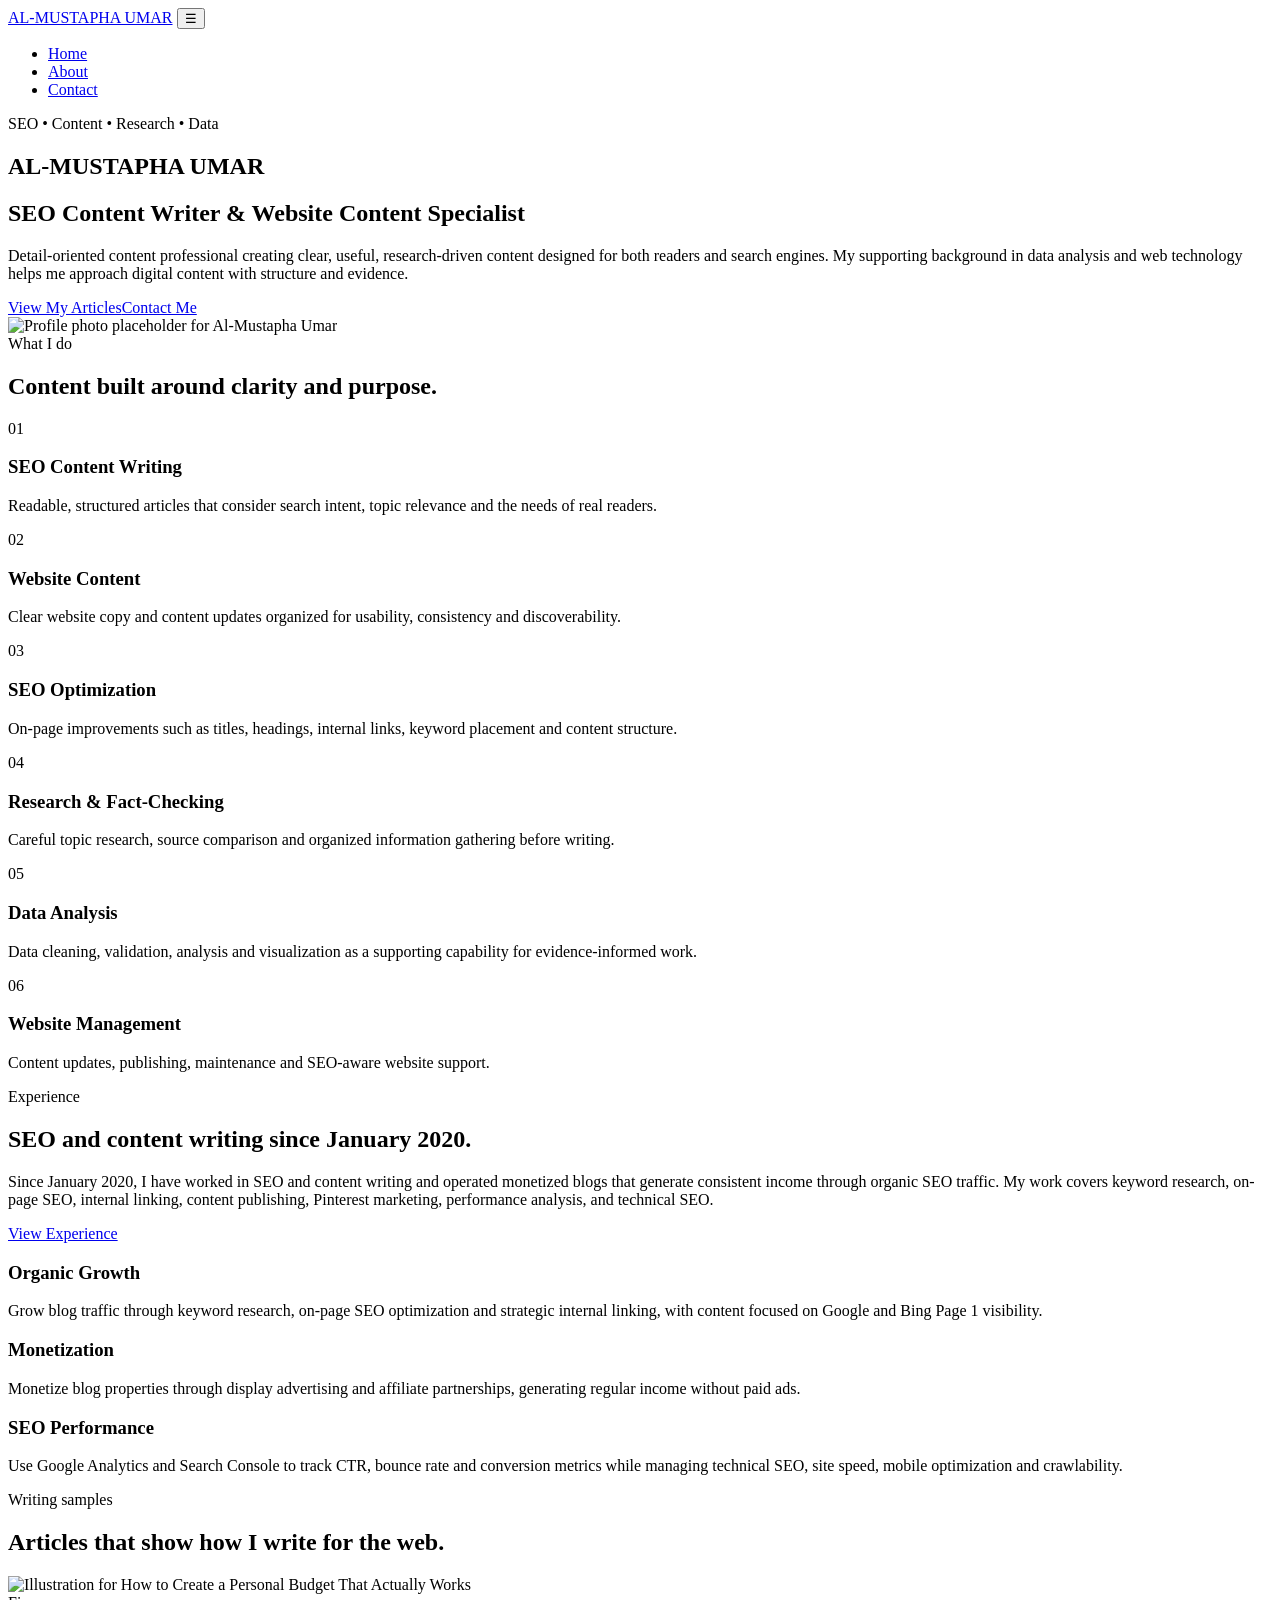
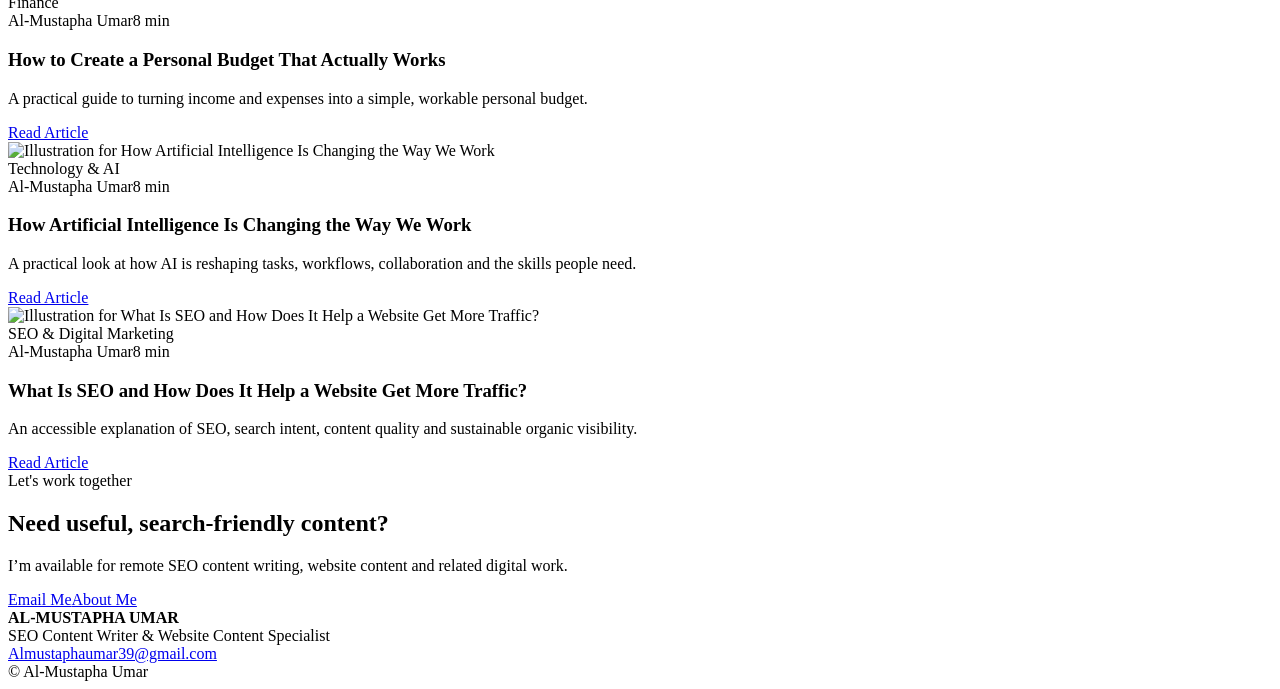
==== index.html @ d9625d3d "Add files via upload" ====
<!doctype html><html lang="en"><head>
<meta charset="utf-8"><meta name="viewport" content="width=device-width, initial-scale=1">
<title>Al-Mustapha Umar | SEO Content Writer & Website Content Specialist</title><meta name="description" content="Portfolio of Al-Mustapha Umar, an SEO content writer and website content specialist focused on research-driven digital content."><meta name="author" content="Al-Mustapha Umar">
<meta property="og:title" content="Al-Mustapha Umar | SEO Content Writer & Website Content Specialist"><meta property="og:description" content="Portfolio of Al-Mustapha Umar, an SEO content writer and website content specialist focused on research-driven digital content."><meta property="og:type" content="website">
<meta property="og:url" content="https://YOUR-GITHUB-USERNAME.github.io/">
<link rel="canonical" href="https://YOUR-GITHUB-USERNAME.github.io/">
<link rel="icon" href="assets/favicon.svg" type="image/svg+xml"><link rel="stylesheet" href="css/style.css"></head>
<body><header class="site-header">
  <nav class="nav container" aria-label="Main navigation">
    <a class="brand" href="index.html">AL-MUSTAPHA UMAR</a>
    <button class="nav-toggle" type="button" aria-label="Open navigation" aria-expanded="false" aria-controls="primary-menu">☰</button>
    <ul class="nav-links" id="primary-menu">
      <li><a href="index.html">Home</a></li>
      <li><a href="about.html">About</a></li>
      <li><a href="contact.html">Contact</a></li>
    </ul>
  </nav>
</header><main>
<section class="hero"><div class="container hero-grid"><div><div class="eyebrow">SEO • Content • Research • Data</div>
<h1>AL-MUSTAPHA UMAR</h1><h2>SEO Content Writer &amp; Website Content Specialist</h2>
<p class="lede">Detail-oriented content professional creating clear, useful, research-driven content designed for both readers and search engines. My supporting background in data analysis and web technology helps me approach digital content with structure and evidence.</p>
<div class="actions"><a class="btn btn-primary" href="#writing-samples">View My Articles</a><a class="btn btn-secondary" href="contact.html">Contact Me</a></div></div>
<div class="hero-photo"><img src="assets/images/profile-placeholder.svg" alt="Profile photo placeholder for Al-Mustapha Umar"></div></div></section>
<section class="section section-alt"><div class="container"><div class="section-head"><div><div class="kicker">What I do</div><h2>Content built around clarity and purpose.</h2></div></div>
<div class="cards">
<article class="card icon-card"><div class="icon">01</div><h3>SEO Content Writing</h3><p>Readable, structured articles that consider search intent, topic relevance and the needs of real readers.</p></article>
<article class="card icon-card"><div class="icon">02</div><h3>Website Content</h3><p>Clear website copy and content updates organized for usability, consistency and discoverability.</p></article>
<article class="card icon-card"><div class="icon">03</div><h3>SEO Optimization</h3><p>On-page improvements such as titles, headings, internal links, keyword placement and content structure.</p></article>
<article class="card icon-card"><div class="icon">04</div><h3>Research &amp; Fact-Checking</h3><p>Careful topic research, source comparison and organized information gathering before writing.</p></article>
<article class="card icon-card"><div class="icon">05</div><h3>Data Analysis</h3><p>Data cleaning, validation, analysis and visualization as a supporting capability for evidence-informed work.</p></article>
<article class="card icon-card"><div class="icon">06</div><h3>Website Management</h3><p>Content updates, publishing, maintenance and SEO-aware website support.</p></article>
</div></div></section>
<section class="section"><div class="container"><div class="section-head"><div><div class="kicker">Experience</div><h2>SEO and content writing since January 2020.</h2><p class="section-intro">Since January 2020, I have worked in SEO and content writing and operated monetized blogs that generate consistent income through organic SEO traffic. My work covers keyword research, on-page SEO, internal linking, content publishing, Pinterest marketing, performance analysis, and technical SEO.</p></div><a class="btn btn-secondary" href="about.html">View Experience</a></div><div class="cards"><article class="card"><h3>Organic Growth</h3><p>Grow blog traffic through keyword research, on-page SEO optimization and strategic internal linking, with content focused on Google and Bing Page 1 visibility.</p></article><article class="card"><h3>Monetization</h3><p>Monetize blog properties through display advertising and affiliate partnerships, generating regular income without paid ads.</p></article><article class="card"><h3>SEO Performance</h3><p>Use Google Analytics and Search Console to track CTR, bounce rate and conversion metrics while managing technical SEO, site speed, mobile optimization and crawlability.</p></article></div></div></section>
<section class="section" id="writing-samples"><div class="container"><div class="section-head"><div><div class="kicker">Writing samples</div><h2>Articles that show how I write for the web.</h2></div></div>
<div class="article-grid">
<article class="card article-card" data-category="finance">
<img src="assets/images/personal-budget-planning-desk.svg" alt="Illustration for How to Create a Personal Budget That Actually Works" loading="lazy"><div class="article-body">
<span class="tag">Finance</span><div class="article-meta"><span>Al-Mustapha Umar</span><span>8 min</span></div>
<h3>How to Create a Personal Budget That Actually Works</h3><p>A practical guide to turning income and expenses into a simple, workable personal budget.</p><a class="btn btn-secondary" href="articles/finance/personal-budget.html">Read Article</a></div></article>
<article class="card article-card" data-category="technology-ai">
<img src="assets/images/ai-work.svg" alt="Illustration for How Artificial Intelligence Is Changing the Way We Work" loading="lazy"><div class="article-body">
<span class="tag">Technology & AI</span><div class="article-meta"><span>Al-Mustapha Umar</span><span>8 min</span></div>
<h3>How Artificial Intelligence Is Changing the Way We Work</h3><p>A practical look at how AI is reshaping tasks, workflows, collaboration and the skills people need.</p><a class="btn btn-secondary" href="articles/technology-ai/ai-future-of-work.html">Read Article</a></div></article>
<article class="card article-card" data-category="seo">
<img src="assets/images/seo-fundamentals.svg" alt="Illustration for What Is SEO and How Does It Help a Website Get More Traffic?" loading="lazy"><div class="article-body">
<span class="tag">SEO & Digital Marketing</span><div class="article-meta"><span>Al-Mustapha Umar</span><span>8 min</span></div>
<h3>What Is SEO and How Does It Help a Website Get More Traffic?</h3><p>An accessible explanation of SEO, search intent, content quality and sustainable organic visibility.</p><a class="btn btn-secondary" href="articles/seo/what-is-seo.html">Read Article</a></div></article>
</div></div></section>
<section class="section section-alt"><div class="container"><div class="contact-box"><div><div class="kicker">Let's work together</div><h2>Need useful, search-friendly content?</h2><p>I’m available for remote SEO content writing, website content and related digital work.</p></div><div class="actions"><a class="btn btn-primary" href="mailto:Almustaphaumar39@gmail.com">Email Me</a><a class="btn btn-secondary" href="about.html">About Me</a></div></div></div></section>
</main><footer class="footer"><div class="container footer-row">
  <div><strong>AL-MUSTAPHA UMAR</strong><br>SEO Content Writer &amp; Website Content Specialist</div>
  <div><a href="mailto:Almustaphaumar39@gmail.com">Almustaphaumar39@gmail.com</a><br>© <span data-year></span> Al-Mustapha Umar</div>
</div></footer></body></html>
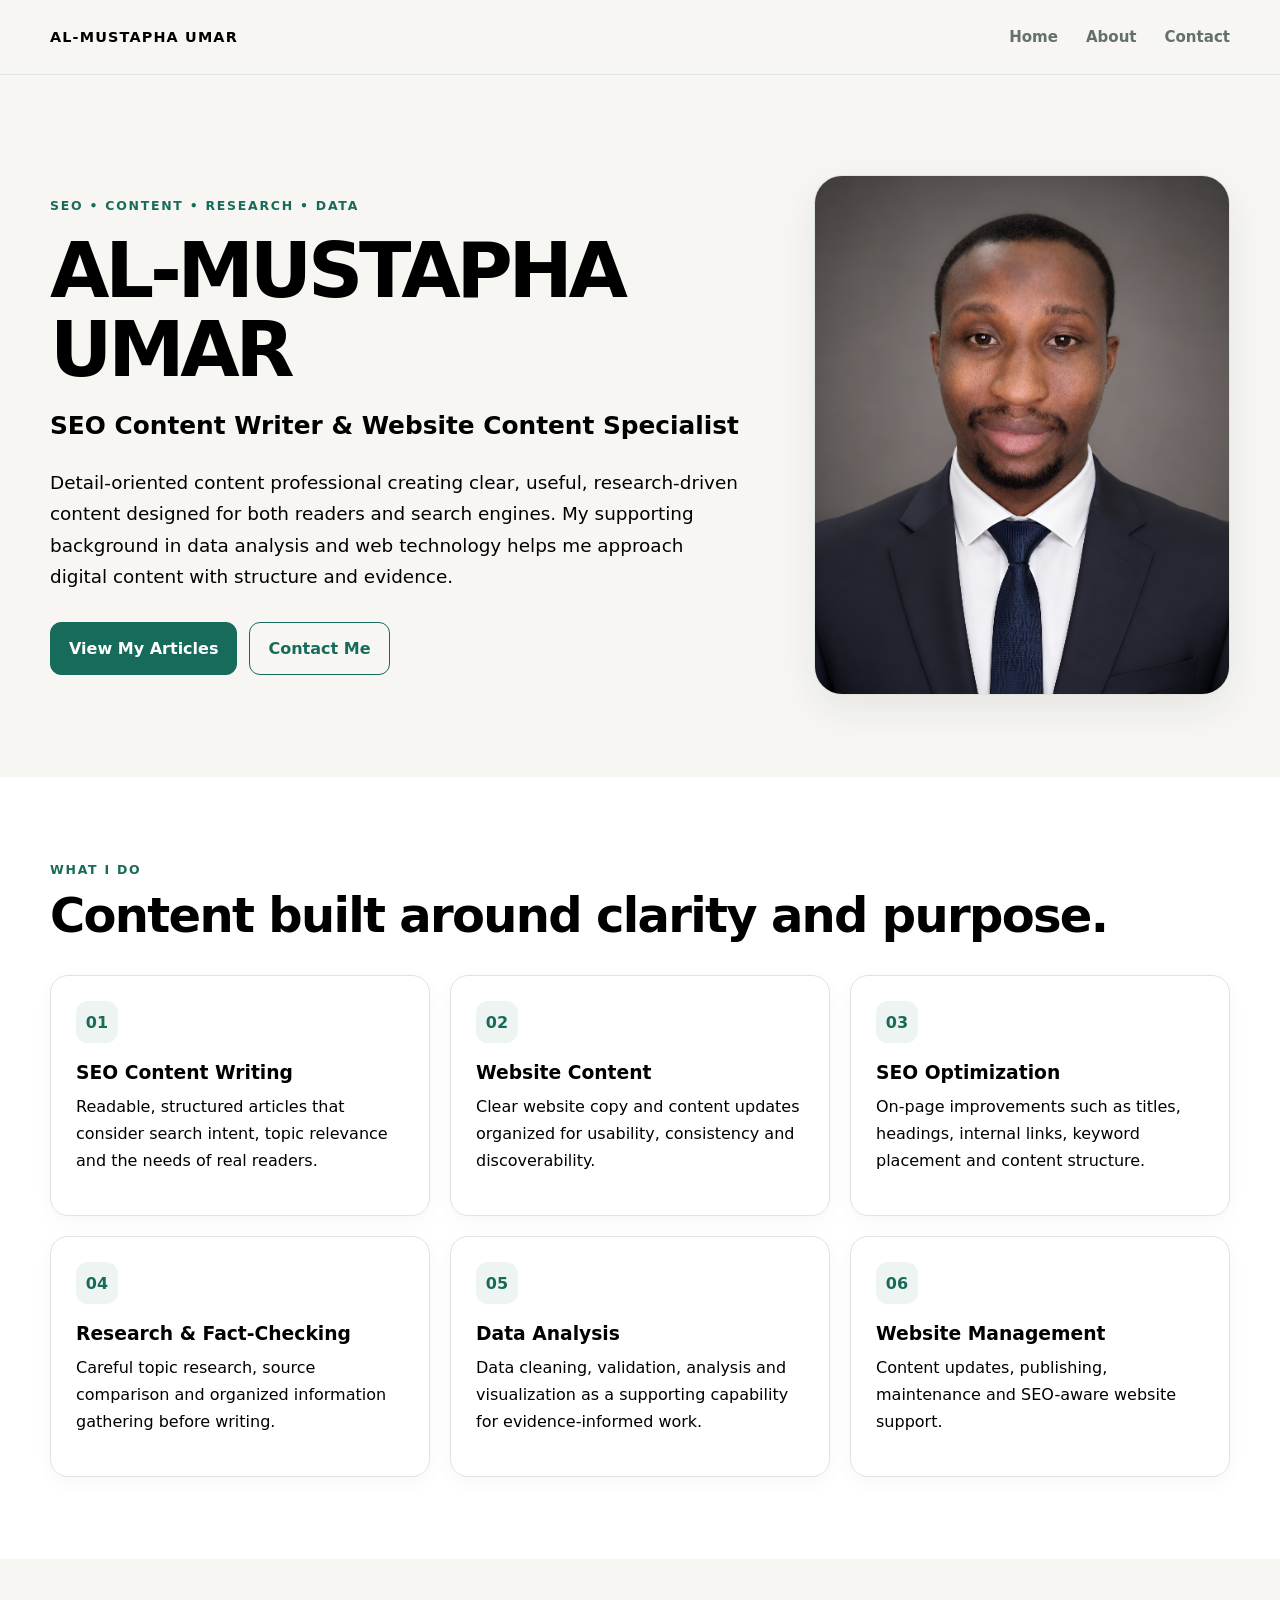
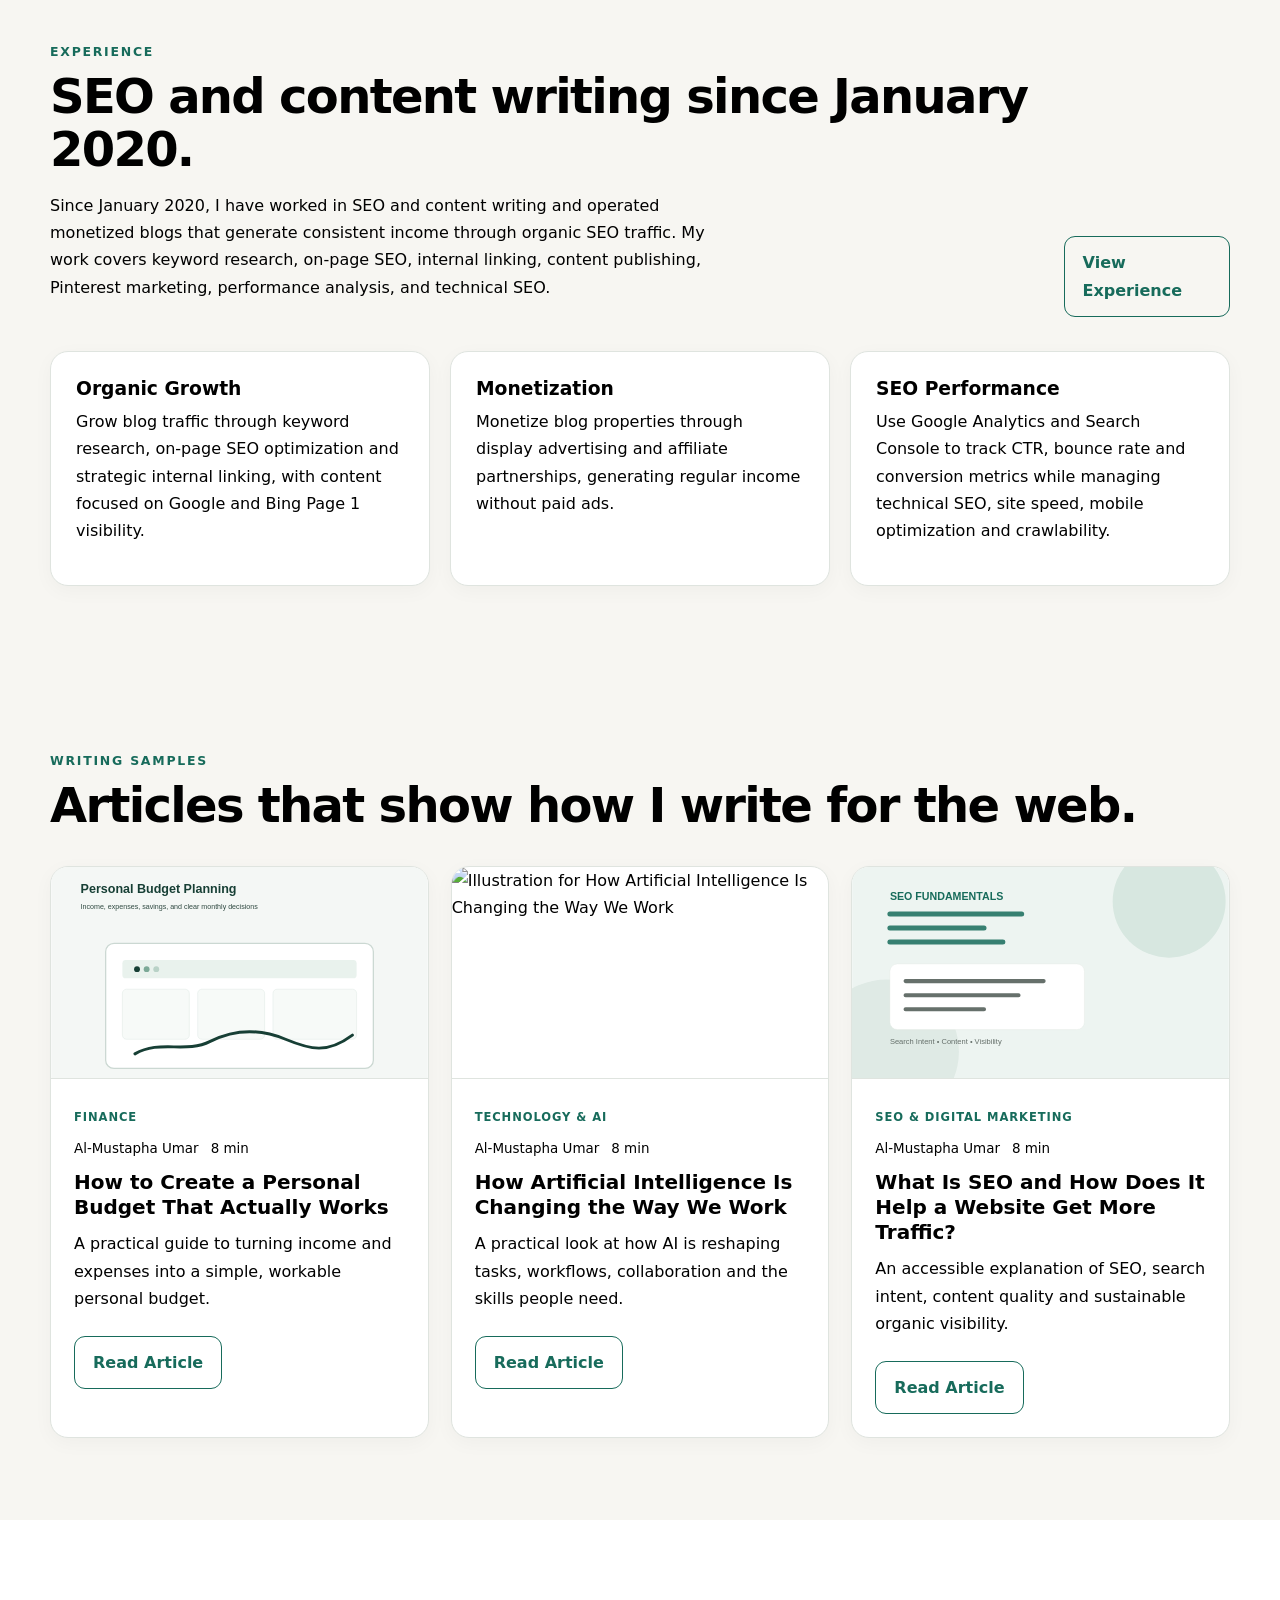
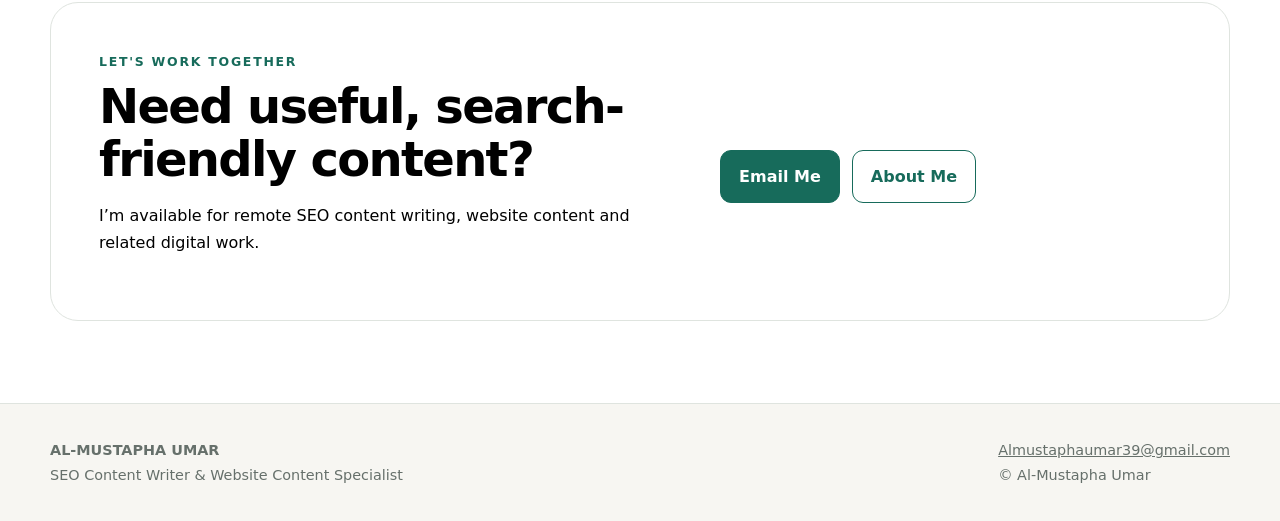
==== commit cd8488b7: "Update index.html" ====
--- a/index.html
+++ b/index.html
@@ -20,7 +20,7 @@
 <h1>AL-MUSTAPHA UMAR</h1><h2>SEO Content Writer &amp; Website Content Specialist</h2>
 <p class="lede">Detail-oriented content professional creating clear, useful, research-driven content designed for both readers and search engines. My supporting background in data analysis and web technology helps me approach digital content with structure and evidence.</p>
 <div class="actions"><a class="btn btn-primary" href="#writing-samples">View My Articles</a><a class="btn btn-secondary" href="contact.html">Contact Me</a></div></div>
-<div class="hero-photo"><img src="assets/images/profile-placeholder.svg" alt="Profile photo placeholder for Al-Mustapha Umar"></div></div></section>
+<div class="hero-photo"><img src="assets/images/Professional-Photoshoot.jpg" alt="Al-Mustapha Umar - SEO Content Writer and Website Content Specialist"></div></div></section>
 <section class="section section-alt"><div class="container"><div class="section-head"><div><div class="kicker">What I do</div><h2>Content built around clarity and purpose.</h2></div></div>
 <div class="cards">
 <article class="card icon-card"><div class="icon">01</div><h3>SEO Content Writing</h3><p>Readable, structured articles that consider search intent, topic relevance and the needs of real readers.</p></article>
@@ -50,4 +50,4 @@
 </main><footer class="footer"><div class="container footer-row">
   <div><strong>AL-MUSTAPHA UMAR</strong><br>SEO Content Writer &amp; Website Content Specialist</div>
   <div><a href="mailto:Almustaphaumar39@gmail.com">Almustaphaumar39@gmail.com</a><br>© <span data-year></span> Al-Mustapha Umar</div>
-</div></footer></body></html>+</div></footer></body></html>
--- a/css/style.css
+++ b/css/style.css
@@ -0,0 +1,88 @@
+:root{
+  --bg:#f7f6f2; --surface:#ffffff; --text:#202522; --muted:#66706b;
+  --accent:#176b5b; --accent-dark:#0e5144; --line:#dfe4df;
+  --soft:#edf4f1; --shadow:0 14px 40px rgba(25,40,34,.08);
+  --radius:18px; --max:1180px;
+}
+*{box-sizing:border-box}
+html{scroll-behavior:smooth}
+body{margin:0;background:var(--bg);color:#000;font-family:Inter,system-ui,-apple-system,BlinkMacSystemFont,"Segoe UI",sans-serif;line-height:1.7}
+img{max-width:100%;display:block}
+a{color:inherit}
+.container{width:min(calc(100% - 40px),var(--max));margin-inline:auto}
+.site-header{position:sticky;top:0;z-index:50;background:rgba(247,246,242,.94);backdrop-filter:blur(12px);border-bottom:1px solid rgba(223,228,223,.9)}
+.nav{min-height:74px;display:flex;align-items:center;justify-content:space-between;gap:24px}
+.brand{font-weight:800;letter-spacing:.08em;text-decoration:none;font-size:.9rem}
+.nav-toggle{display:none;border:1px solid var(--line);background:var(--surface);border-radius:10px;padding:9px 11px;cursor:pointer}
+.nav-links{display:flex;gap:28px;align-items:center;list-style:none;margin:0;padding:0}
+.nav-links a{text-decoration:none;color:var(--muted);font-weight:650;font-size:.94rem}
+.nav-links a:hover,.nav-links a:focus{color:var(--accent)}
+.hero{padding:100px 0 82px}
+.hero-grid{display:grid;grid-template-columns:1.25fr .75fr;gap:70px;align-items:center}
+.eyebrow,.kicker{color:var(--accent);font-size:.78rem;font-weight:800;letter-spacing:.14em;text-transform:uppercase}
+.hero h1{font-size:clamp(2.7rem,6vw,5.4rem);line-height:1.02;letter-spacing:-.055em;margin:16px 0}
+.hero h2{font-size:clamp(1.15rem,2vw,1.55rem);font-weight:700;margin:0 0 20px}
+.lede{font-size:1.15rem;color:#000;max-width:700px}
+.actions{display:flex;gap:12px;flex-wrap:wrap;margin-top:30px}
+.btn{display:inline-flex;align-items:center;justify-content:center;gap:8px;border-radius:11px;padding:12px 18px;font-weight:750;text-decoration:none;border:1px solid var(--accent);transition:.2s ease;cursor:pointer}
+.btn-primary{background:var(--accent);color:#fff}.btn-primary:hover{background:var(--accent-dark);transform:translateY(-1px)}
+.btn-secondary{color:var(--accent);background:transparent}.btn-secondary:hover{background:var(--soft)}
+.hero-photo{aspect-ratio:4/5;border:1px solid var(--line);border-radius:28px;background:linear-gradient(145deg,#e7eee9,#d7e2dc);display:grid;place-items:center;overflow:hidden;box-shadow:var(--shadow)}
+.hero-photo img{width:100%;height:100%;object-fit:cover}
+.photo-placeholder{padding:30px;text-align:center;color:var(--muted)}
+.section{padding:82px 0}
+.section-alt{background:#fff}
+.section-head{display:flex;align-items:end;justify-content:space-between;gap:30px;margin-bottom:34px}
+.section h2{font-size:clamp(2rem,4vw,3rem);line-height:1.1;letter-spacing:-.035em;margin:8px 0 0}
+.section-intro{max-width:680px;color:#000}
+.cards{display:grid;grid-template-columns:repeat(3,1fr);gap:20px}
+.card{background:var(--surface);border:1px solid var(--line);border-radius:var(--radius);padding:25px;box-shadow:0 5px 20px rgba(25,40,34,.035)}
+.card:hover{box-shadow:var(--shadow);transform:translateY(-2px);transition:.2s}
+.icon-card .icon{width:42px;height:42px;border-radius:12px;background:var(--soft);display:grid;place-items:center;color:var(--accent);font-weight:800;margin-bottom:18px}
+.card h3{margin:0 0 8px;line-height:1.25}.card p{color:#000;margin:0 0 16px}
+.tag{display:inline-block;font-size:.72rem;font-weight:800;text-transform:uppercase;letter-spacing:.08em;color:var(--accent);margin-bottom:10px}
+.work-grid{display:grid;grid-template-columns:repeat(3,1fr);gap:20px}
+.placeholder{border-style:dashed;background:#fbfcfa}
+.placeholder strong{display:block;margin-bottom:8px}
+.skills{display:flex;flex-wrap:wrap;gap:10px}.skill{padding:9px 13px;border:1px solid var(--line);border-radius:999px;background:#fff;font-weight:650;font-size:.9rem}
+.timeline{display:grid;gap:18px}
+.timeline-item{display:grid;grid-template-columns:210px 1fr;gap:30px;padding:25px 0;border-top:1px solid var(--line)}
+.timeline-item:first-child{border-top:0}
+.timeline-date{color:#000;font-weight:700}.timeline h3{margin:0 0 3px}.timeline p{margin:8px 0;color:#000}
+.timeline ul{margin:10px 0 0;padding-left:20px}
+.filters{display:flex;flex-wrap:wrap;gap:8px;margin:0 0 30px}
+.filter-btn{border:1px solid var(--line);background:#fff;padding:10px 14px;border-radius:999px;font-weight:750;cursor:pointer;color:var(--muted)}
+.filter-btn[aria-selected="true"],.filter-btn:hover{background:var(--accent);color:#fff;border-color:var(--accent)}
+.article-grid{display:grid;grid-template-columns:repeat(3,1fr);gap:22px}
+.article-card{overflow:hidden;padding:0}
+.article-card img{width:100%;aspect-ratio:16/9;object-fit:cover;border-bottom:1px solid var(--line)}
+.article-body{padding:23px}.article-meta{display:flex;gap:12px;flex-wrap:wrap;color:#000;font-size:.84rem}.article-card h3{font-size:1.25rem;margin:10px 0}
+.article-card .btn{margin-top:8px}
+.contact-box{display:grid;grid-template-columns:1fr .8fr;gap:45px;align-items:center;background:#fff;color:#000;border:1px solid var(--line);border-radius:28px;padding:48px}
+.contact-box p{color:#000}.contact-box .btn-secondary{color:var(--accent);border-color:var(--accent)}
+.footer{padding:34px 0;border-top:1px solid var(--line);color:var(--muted);font-size:.9rem}.footer-row{display:flex;justify-content:space-between;gap:20px;flex-wrap:wrap}
+.page-hero{padding:75px 0 55px;background:#fff;border-bottom:1px solid var(--line)}
+.page-hero h1{font-size:clamp(2.4rem,5vw,4.4rem);line-height:1.05;letter-spacing:-.045em;margin:12px 0}
+.article-shell{padding:60px 0}.article-layout{max-width:840px;margin:auto}.article-layout figure{margin:28px 0}.article-layout figure img{width:100%;border-radius:18px;border:1px solid var(--line)}
+.article-content{font-family:Georgia,"Times New Roman",serif;font-size:1.12rem;line-height:1.85}
+.article-content h2,.article-content h3{font-family:Inter,system-ui,sans-serif;line-height:1.25;letter-spacing:-.025em}.article-content h2{font-size:1.8rem;margin-top:42px}.article-content h3{font-size:1.3rem;margin-top:28px}.article-content ul{padding-left:25px}.article-content li{margin:7px 0}
+.article-intro{font-size:1.2rem;color:#000;margin:22px 0 32px}
+.seo-box{margin:45px 0 35px;padding:24px;background:var(--soft);border:1px solid #d6e5de;border-radius:16px;font-family:Inter,system-ui,sans-serif}
+.seo-box h2{font-size:1rem;margin:0 0 15px}.seo-grid{display:grid;grid-template-columns:1fr 1fr;gap:14px}.seo-item strong{display:block;font-size:.75rem;text-transform:uppercase;letter-spacing:.08em;color:var(--accent)}.seo-item span{display:block;color:#000}
+.related{border-top:1px solid var(--line);padding-top:35px;margin-top:50px}.related-grid{display:grid;grid-template-columns:repeat(2,1fr);gap:16px}.related a{display:block;padding:18px;border:1px solid var(--line);border-radius:14px;text-decoration:none;background:#fff}.related a:hover{border-color:var(--accent)}
+.article-nav{display:flex;justify-content:space-between;gap:12px;margin-top:30px}.article-nav a{font-weight:750;color:var(--accent)}
+.not-found{text-align:center;padding:120px 0}
+.form-grid{display:grid;grid-template-columns:1fr 1fr;gap:18px}.form-field{display:grid;gap:7px}.form-field.full{grid-column:1/-1}.form-field label{font-weight:750}.form-field input,.form-field textarea{width:100%;padding:13px;border:1px solid var(--line);border-radius:11px;font:inherit;background:#fff}.form-field textarea{min-height:170px;resize:vertical}
+:focus-visible{outline:3px solid rgba(23,107,91,.28);outline-offset:3px}
+[hidden]{display:none!important}
+@media (max-width:900px){
+  .hero-grid,.contact-box{grid-template-columns:1fr}.hero-photo{max-width:430px;margin:auto}.cards,.work-grid,.article-grid{grid-template-columns:repeat(2,1fr)}
+  .nav-toggle{display:block}.nav-links{position:absolute;left:20px;right:20px;top:70px;display:none;flex-direction:column;align-items:stretch;padding:14px;background:#fff;border:1px solid var(--line);border-radius:14px;box-shadow:var(--shadow)}.nav-links.open{display:flex}.nav-links a{display:block;padding:10px}
+}
+@media (max-width:620px){
+  .container{width:min(calc(100% - 28px),var(--max))}.hero{padding:70px 0 55px}.section{padding:60px 0}.section-head{display:block}
+  .cards,.work-grid,.article-grid,.related-grid,.form-grid{grid-template-columns:1fr}.timeline-item{grid-template-columns:1fr;gap:4px}.contact-box{padding:30px 24px}.seo-grid{grid-template-columns:1fr}
+  .article-content{font-size:1.05rem}.article-layout{max-width:100%}.article-shell{padding:42px 0}.page-hero{padding:55px 0 40px}.hero h1{font-size:clamp(2.5rem,15vw,4rem)}
+}
+
+.article-figure{margin:38px 0 42px}.article-figure img{display:block;width:100%;aspect-ratio:16/9;object-fit:cover;border-radius:18px;border:1px solid var(--line);background:#f4f7f5}.article-figure figcaption{margin-top:10px;font-family:Inter,system-ui,sans-serif;font-size:.86rem;line-height:1.55;color:#000}.article-note{margin-top:42px;padding:18px 20px;border-left:4px solid var(--accent);background:var(--soft);font-family:Inter,system-ui,sans-serif;font-size:.92rem;line-height:1.65;color:#000}
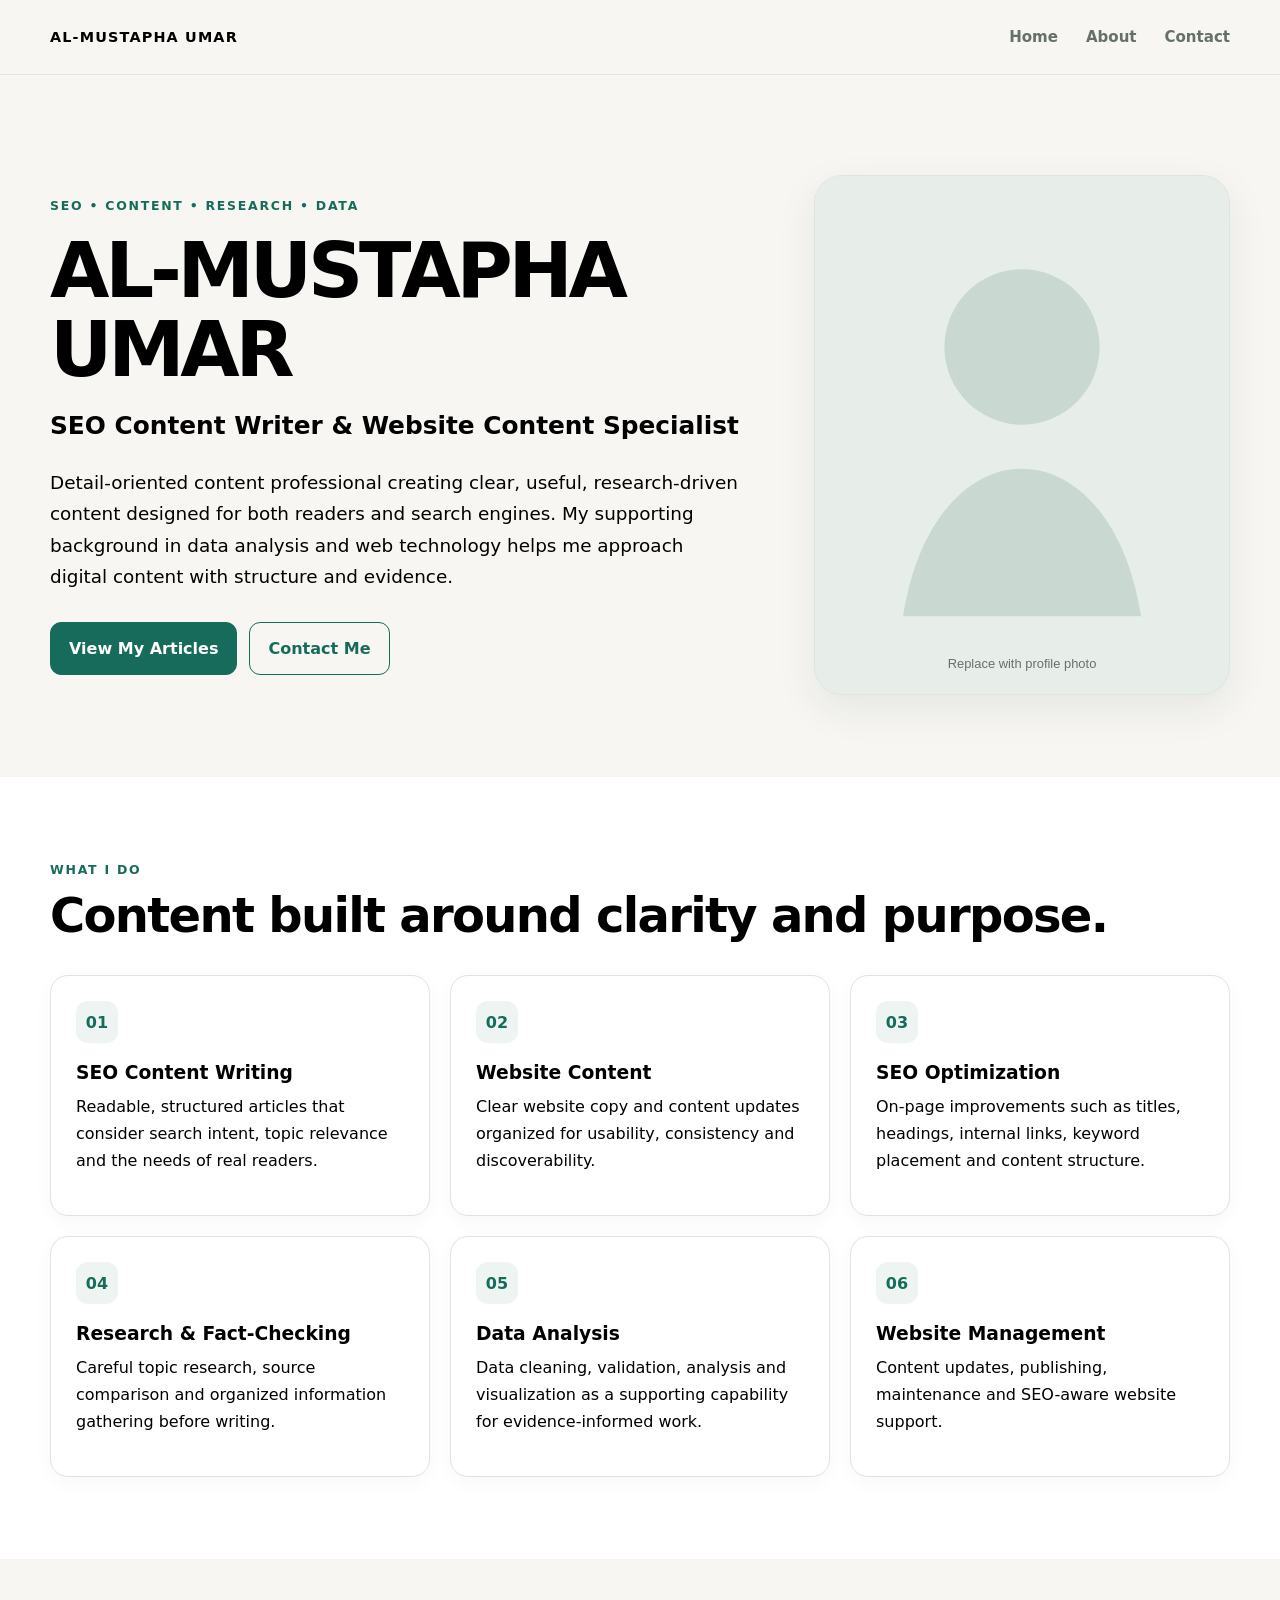
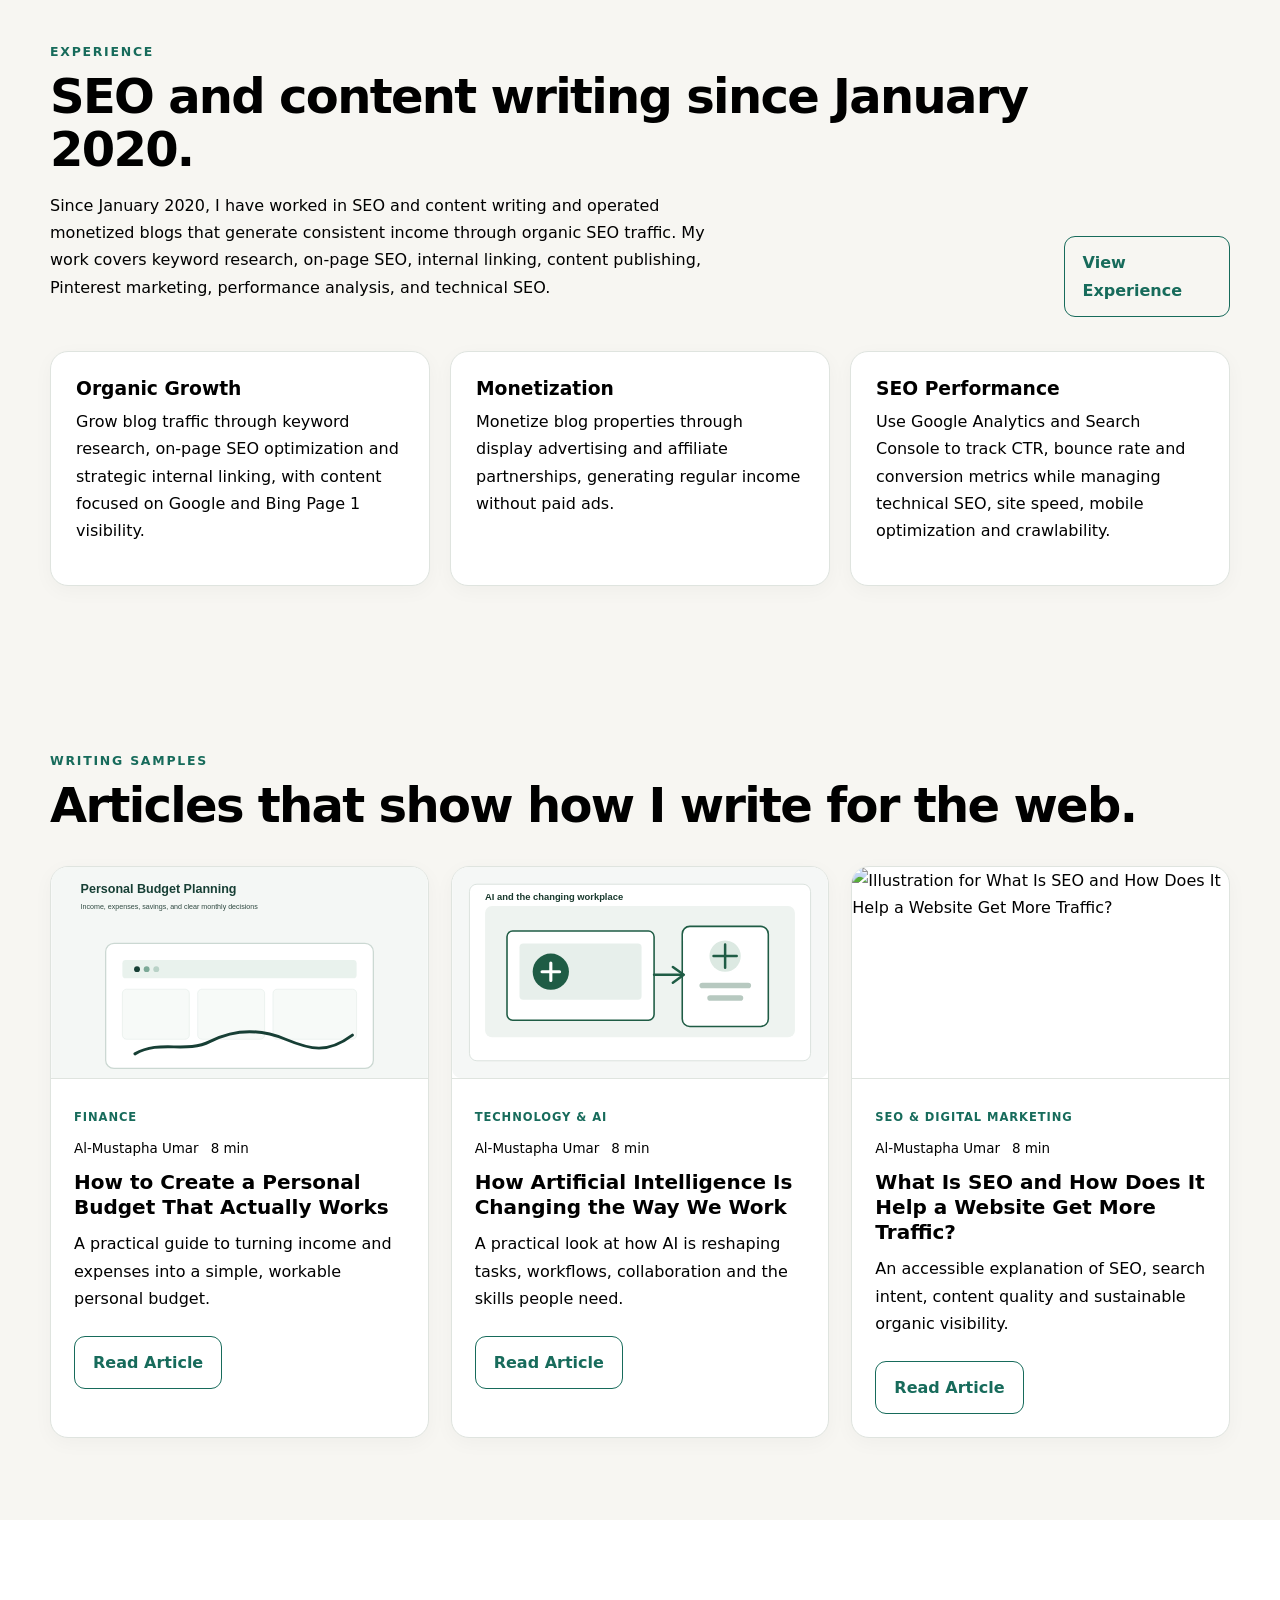
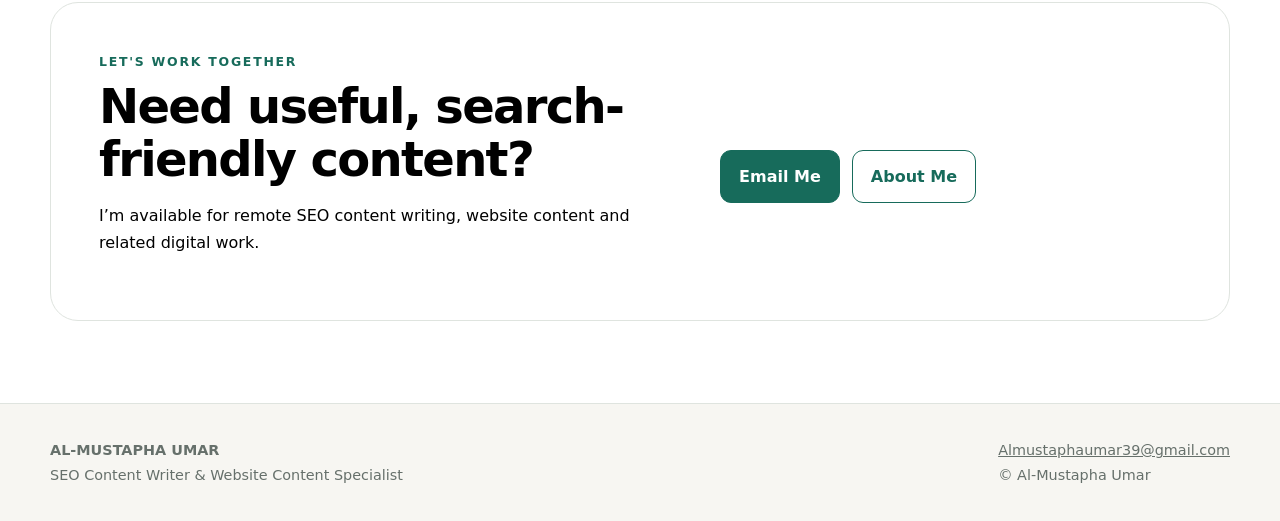
==== commit 9636ebd3: "Update index.html" ====
--- a/index.html
+++ b/index.html
@@ -6,7 +6,7 @@
 <link rel="canonical" href="https://YOUR-GITHUB-USERNAME.github.io/">
 <link rel="icon" href="assets/favicon.svg" type="image/svg+xml"><link rel="stylesheet" href="css/style.css"></head>
 <body><header class="site-header">
-  <nav class="nav container" aria-label="Main navigation">
+  <nav id="site-navigation" class="nav container" aria-label="Main navigation">
     <a class="brand" href="index.html">AL-MUSTAPHA UMAR</a>
     <button class="nav-toggle" type="button" aria-label="Open navigation" aria-expanded="false" aria-controls="primary-menu">☰</button>
     <ul class="nav-links" id="primary-menu">
@@ -20,7 +20,7 @@
 <h1>AL-MUSTAPHA UMAR</h1><h2>SEO Content Writer &amp; Website Content Specialist</h2>
 <p class="lede">Detail-oriented content professional creating clear, useful, research-driven content designed for both readers and search engines. My supporting background in data analysis and web technology helps me approach digital content with structure and evidence.</p>
 <div class="actions"><a class="btn btn-primary" href="#writing-samples">View My Articles</a><a class="btn btn-secondary" href="contact.html">Contact Me</a></div></div>
-<div class="hero-photo"><img src="assets/images/Professional-Photoshoot.jpg" alt="Al-Mustapha Umar - SEO Content Writer and Website Content Specialist"></div></div></section>
+<div class="hero-photo"><img src="assets/images/profile-placeholder.svg" alt="Profile photo placeholder for Al-Mustapha Umar"></div></div></section>
 <section class="section section-alt"><div class="container"><div class="section-head"><div><div class="kicker">What I do</div><h2>Content built around clarity and purpose.</h2></div></div>
 <div class="cards">
 <article class="card icon-card"><div class="icon">01</div><h3>SEO Content Writing</h3><p>Readable, structured articles that consider search intent, topic relevance and the needs of real readers.</p></article>
@@ -42,7 +42,7 @@
 <span class="tag">Technology & AI</span><div class="article-meta"><span>Al-Mustapha Umar</span><span>8 min</span></div>
 <h3>How Artificial Intelligence Is Changing the Way We Work</h3><p>A practical look at how AI is reshaping tasks, workflows, collaboration and the skills people need.</p><a class="btn btn-secondary" href="articles/technology-ai/ai-future-of-work.html">Read Article</a></div></article>
 <article class="card article-card" data-category="seo">
-<img src="assets/images/seo-fundamentals.svg" alt="Illustration for What Is SEO and How Does It Help a Website Get More Traffic?" loading="lazy"><div class="article-body">
+<img src="assets/images/what-is-seo-search-results.svg" alt="Illustration for What Is SEO and How Does It Help a Website Get More Traffic?" loading="lazy"><div class="article-body">
 <span class="tag">SEO & Digital Marketing</span><div class="article-meta"><span>Al-Mustapha Umar</span><span>8 min</span></div>
 <h3>What Is SEO and How Does It Help a Website Get More Traffic?</h3><p>An accessible explanation of SEO, search intent, content quality and sustainable organic visibility.</p><a class="btn btn-secondary" href="articles/seo/what-is-seo.html">Read Article</a></div></article>
 </div></div></section>
@@ -50,4 +50,5 @@
 </main><footer class="footer"><div class="container footer-row">
   <div><strong>AL-MUSTAPHA UMAR</strong><br>SEO Content Writer &amp; Website Content Specialist</div>
   <div><a href="mailto:Almustaphaumar39@gmail.com">Almustaphaumar39@gmail.com</a><br>© <span data-year></span> Al-Mustapha Umar</div>
-</div></footer></body></html>
+</div></footer><script src="js/script.js"></script>
+</body></html>
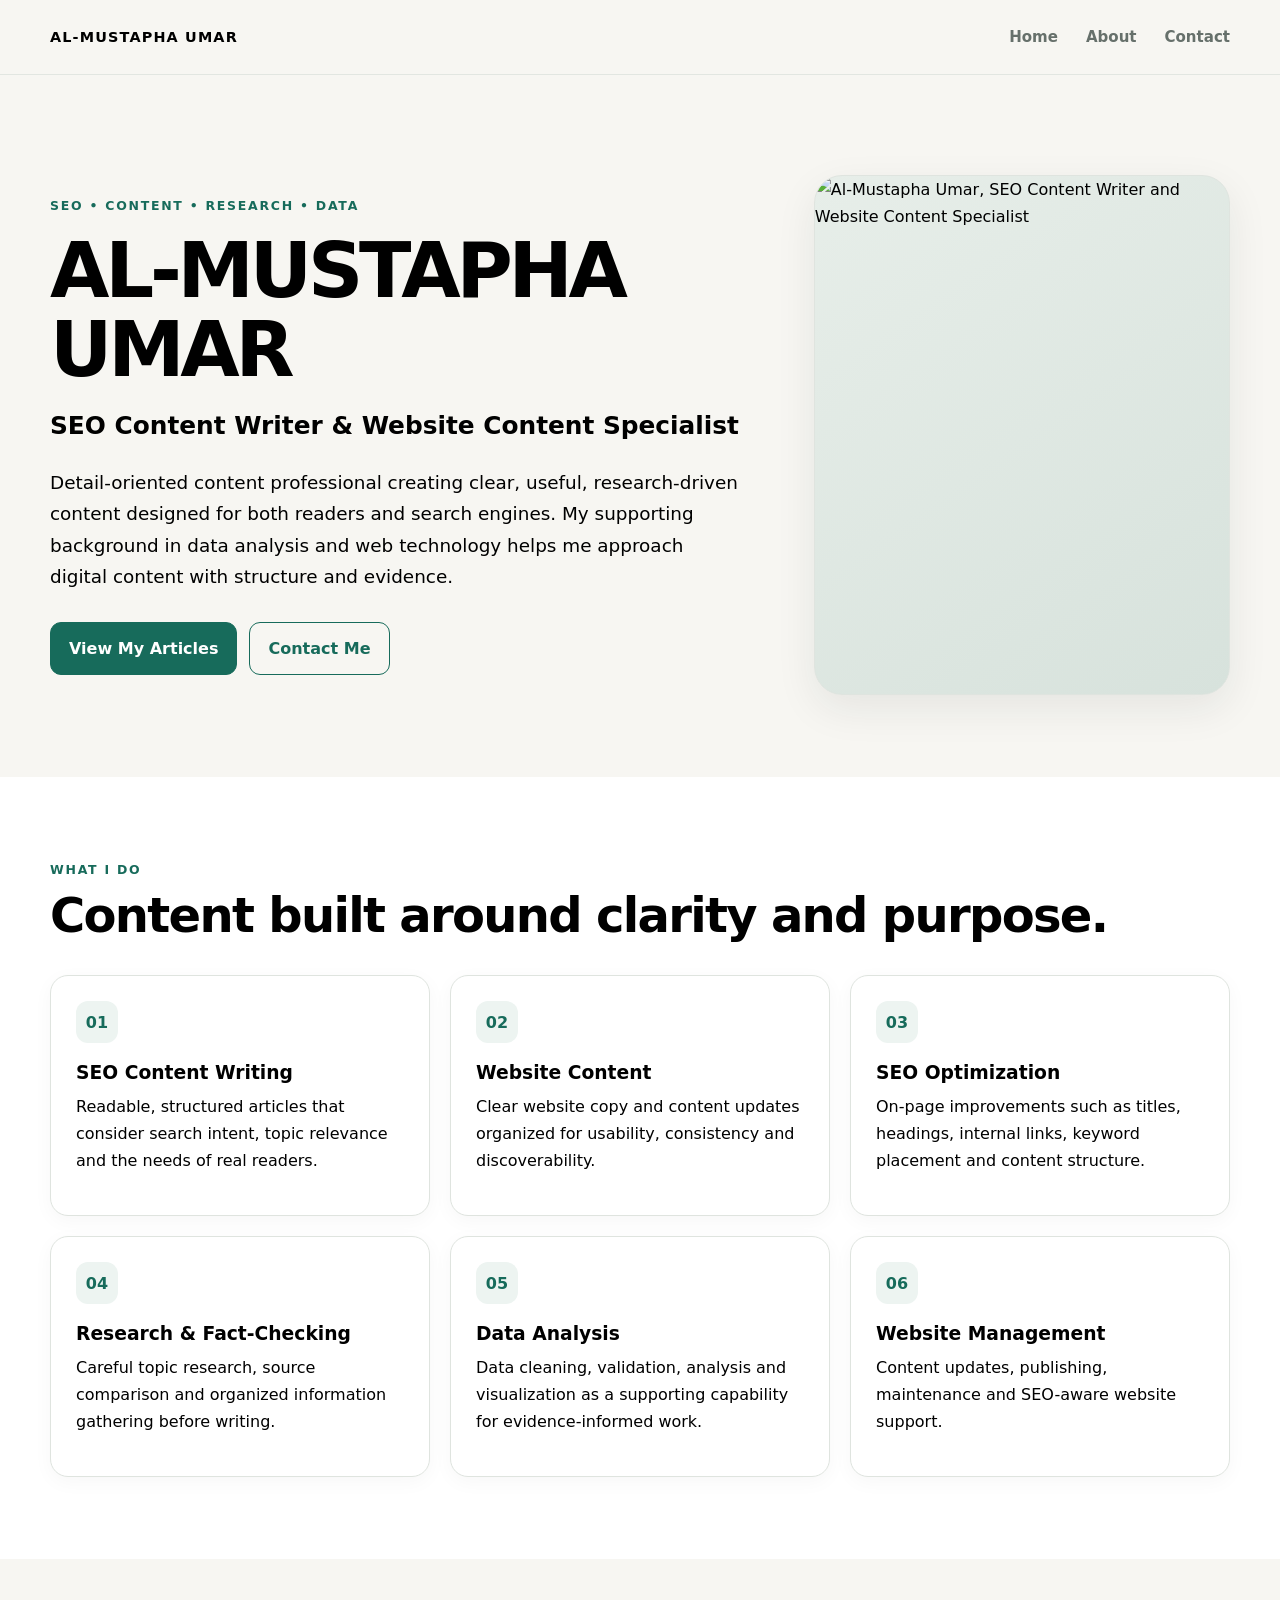
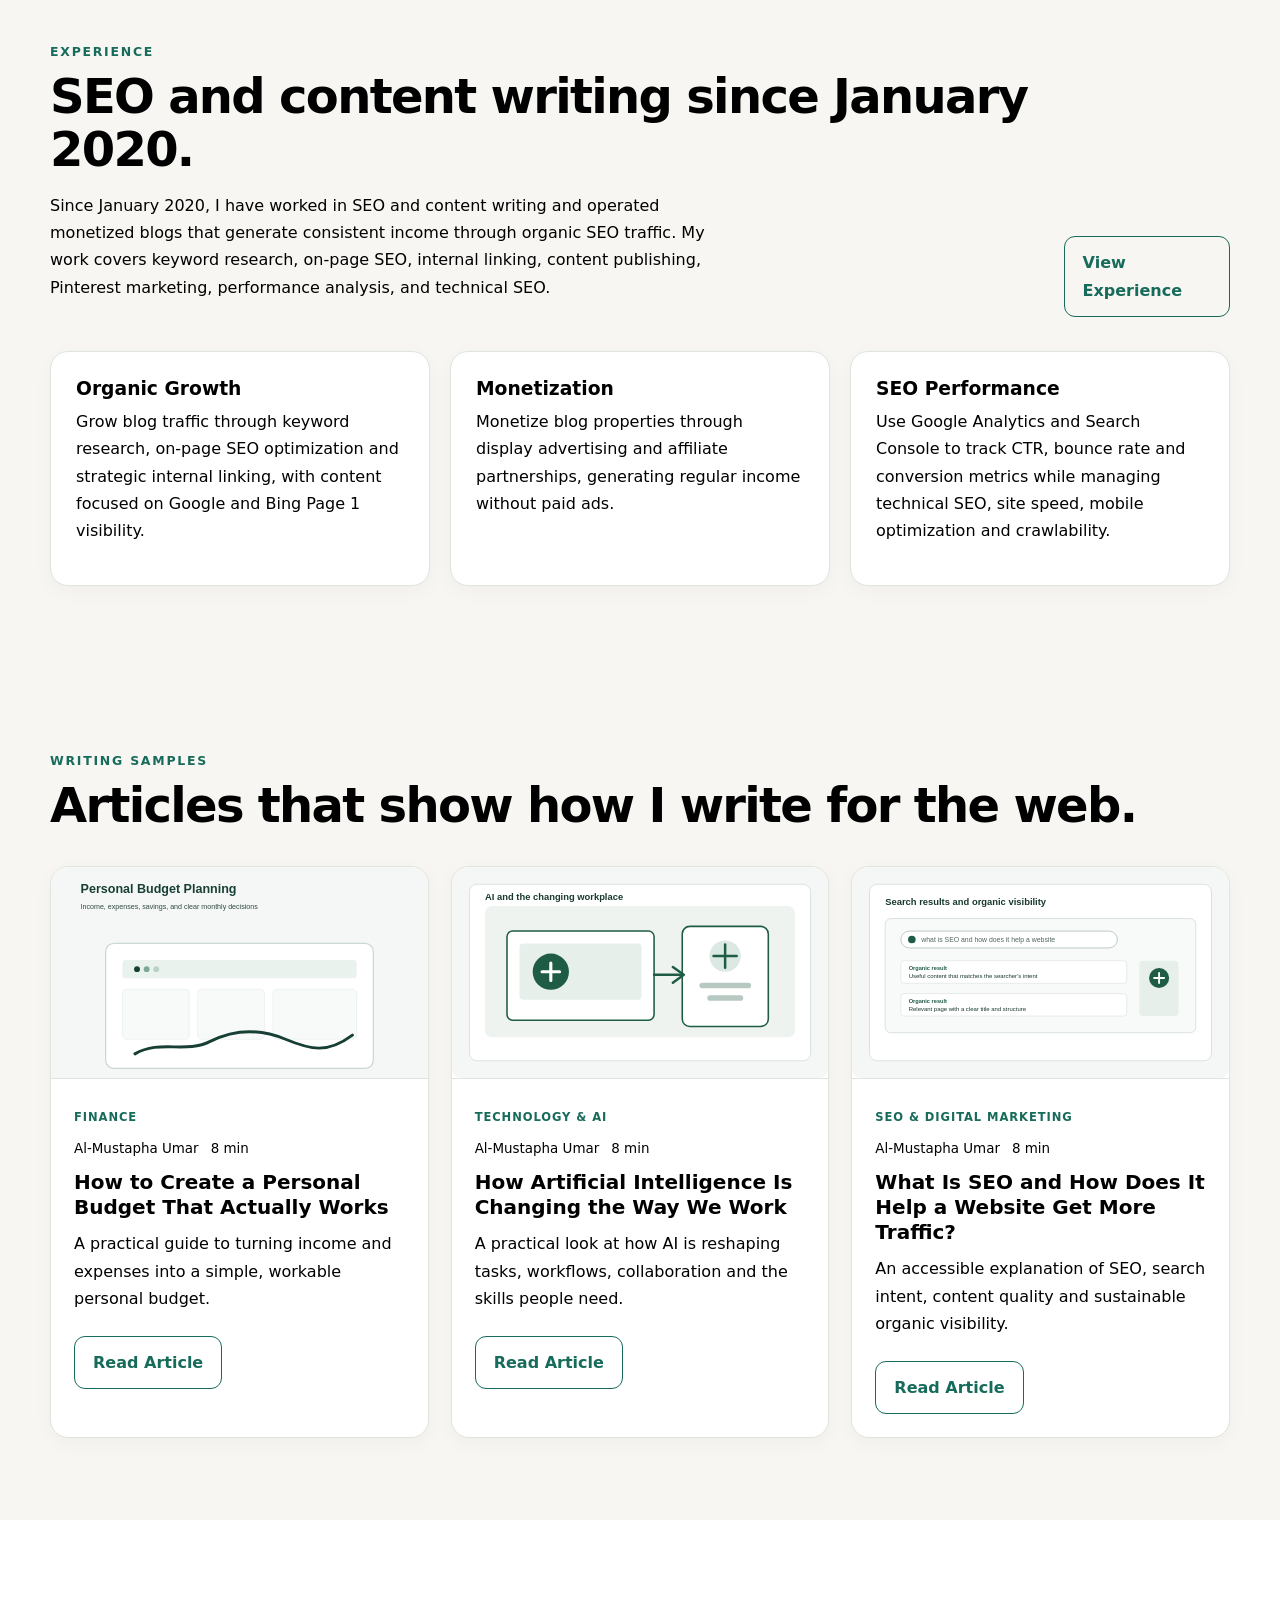
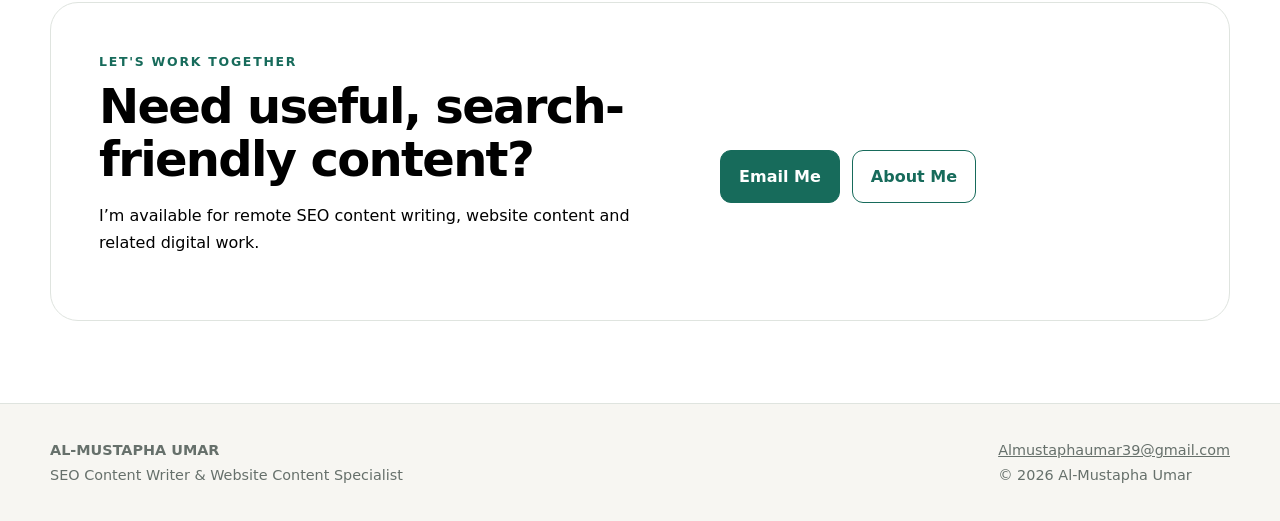
==== commit a3b69894: "Update index.html" ====
--- a/index.html
+++ b/index.html
@@ -20,7 +20,7 @@
 <h1>AL-MUSTAPHA UMAR</h1><h2>SEO Content Writer &amp; Website Content Specialist</h2>
 <p class="lede">Detail-oriented content professional creating clear, useful, research-driven content designed for both readers and search engines. My supporting background in data analysis and web technology helps me approach digital content with structure and evidence.</p>
 <div class="actions"><a class="btn btn-primary" href="#writing-samples">View My Articles</a><a class="btn btn-secondary" href="contact.html">Contact Me</a></div></div>
-<div class="hero-photo"><img src="assets/images/profile-placeholder.svg" alt="Profile photo placeholder for Al-Mustapha Umar"></div></div></section>
+<div class="hero-photo">   <img src="assets/images/Professional Photoshoot (1).jpg" alt="Al-Mustapha Umar, SEO Content Writer and Website Content Specialist"> </div></div></section>
 <section class="section section-alt"><div class="container"><div class="section-head"><div><div class="kicker">What I do</div><h2>Content built around clarity and purpose.</h2></div></div>
 <div class="cards">
 <article class="card icon-card"><div class="icon">01</div><h3>SEO Content Writing</h3><p>Readable, structured articles that consider search intent, topic relevance and the needs of real readers.</p></article>
--- a/css/style.css
+++ b/css/style.css
@@ -11,12 +11,15 @@
 a{color:inherit}
 .container{width:min(calc(100% - 40px),var(--max));margin-inline:auto}
 .site-header{position:sticky;top:0;z-index:50;background:rgba(247,246,242,.94);backdrop-filter:blur(12px);border-bottom:1px solid rgba(223,228,223,.9)}
-.nav{min-height:74px;display:flex;align-items:center;justify-content:space-between;gap:24px}
-.brand{font-weight:800;letter-spacing:.08em;text-decoration:none;font-size:.9rem}
-.nav-toggle{display:none;border:1px solid var(--line);background:var(--surface);border-radius:10px;padding:9px 11px;cursor:pointer}
+
+/* Unified site navigation */
+.nav{min-height:74px;display:flex;align-items:center;justify-content:space-between;gap:24px;position:relative}
+.nav-toggle{display:none;width:44px;height:44px;padding:9px;border:1px solid var(--line);border-radius:10px;background:#fff;cursor:pointer;align-items:center;justify-content:center;flex-direction:column;gap:5px;z-index:1001}
+.nav-toggle span{display:block;width:22px;height:2px;background:#18382c;border-radius:2px}
 .nav-links{display:flex;gap:28px;align-items:center;list-style:none;margin:0;padding:0}
 .nav-links a{text-decoration:none;color:var(--muted);font-weight:650;font-size:.94rem}
-.nav-links a:hover,.nav-links a:focus{color:var(--accent)}
+.nav-links a:hover,.nav-links a:focus-visible{color:var(--accent)}
+.brand{font-weight:800;letter-spacing:.08em;text-decoration:none;font-size:.9rem}
 .hero{padding:100px 0 82px}
 .hero-grid{display:grid;grid-template-columns:1.25fr .75fr;gap:70px;align-items:center}
 .eyebrow,.kicker{color:var(--accent);font-size:.78rem;font-weight:800;letter-spacing:.14em;text-transform:uppercase}
@@ -77,7 +80,16 @@
 [hidden]{display:none!important}
 @media (max-width:900px){
   .hero-grid,.contact-box{grid-template-columns:1fr}.hero-photo{max-width:430px;margin:auto}.cards,.work-grid,.article-grid{grid-template-columns:repeat(2,1fr)}
-  .nav-toggle{display:block}.nav-links{position:absolute;left:20px;right:20px;top:70px;display:none;flex-direction:column;align-items:stretch;padding:14px;background:#fff;border:1px solid var(--line);border-radius:14px;box-shadow:var(--shadow)}.nav-links.open{display:flex}.nav-links a{display:block;padding:10px}
+}
+
+@media (max-width:900px){
+  .nav-toggle{display:flex}
+  .nav-links{position:absolute;top:calc(100% + 10px);left:0;right:0;display:none;flex-direction:column;align-items:stretch;gap:0;padding:12px;background:#fff;border:1px solid var(--line);border-radius:14px;box-shadow:var(--shadow);z-index:1000}
+  .nav-links.open{display:flex}
+  .nav-links li{list-style:none}
+  .nav-links a{display:block;width:100%;padding:13px 12px;border-radius:8px}
+  .nav-links a:hover,.nav-links a:focus-visible{background:var(--soft);color:var(--accent)}
+  body.nav-open{overflow:hidden}
 }
 @media (max-width:620px){
   .container{width:min(calc(100% - 28px),var(--max))}.hero{padding:70px 0 55px}.section{padding:60px 0}.section-head{display:block}
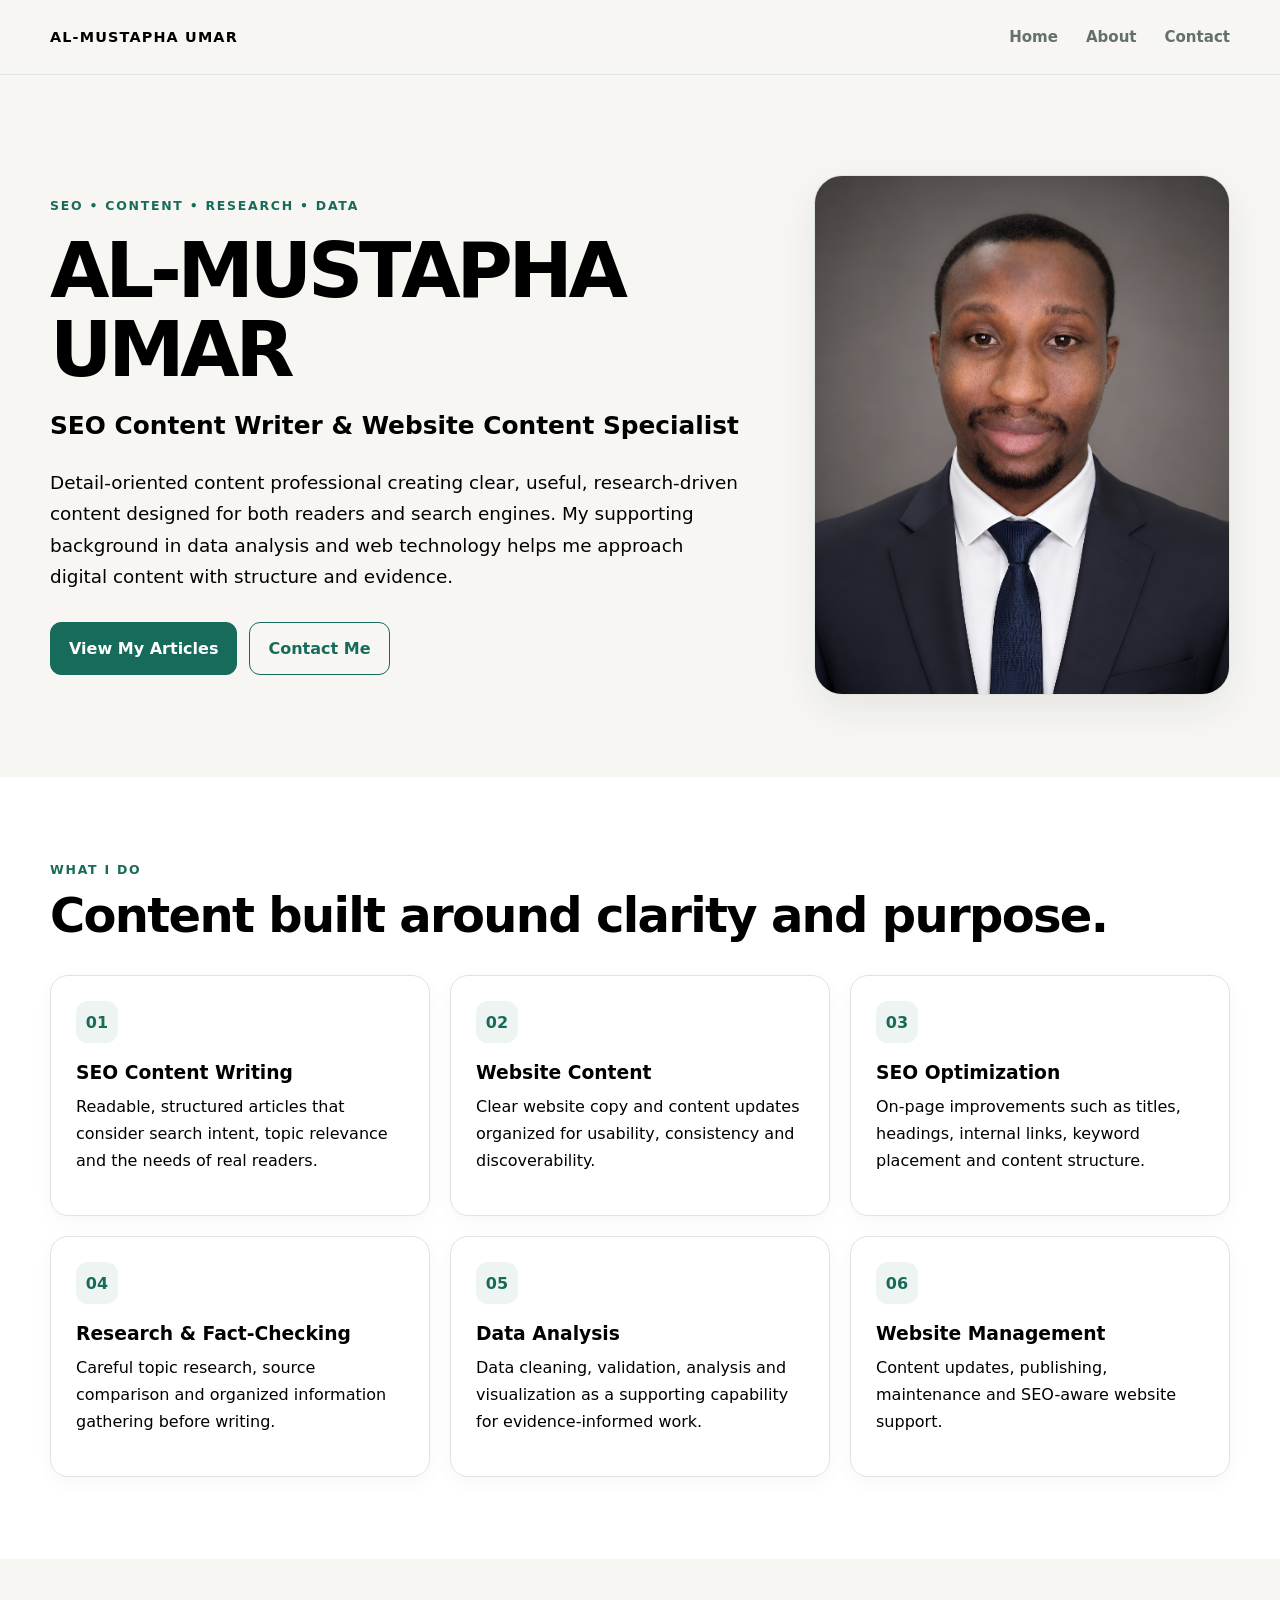
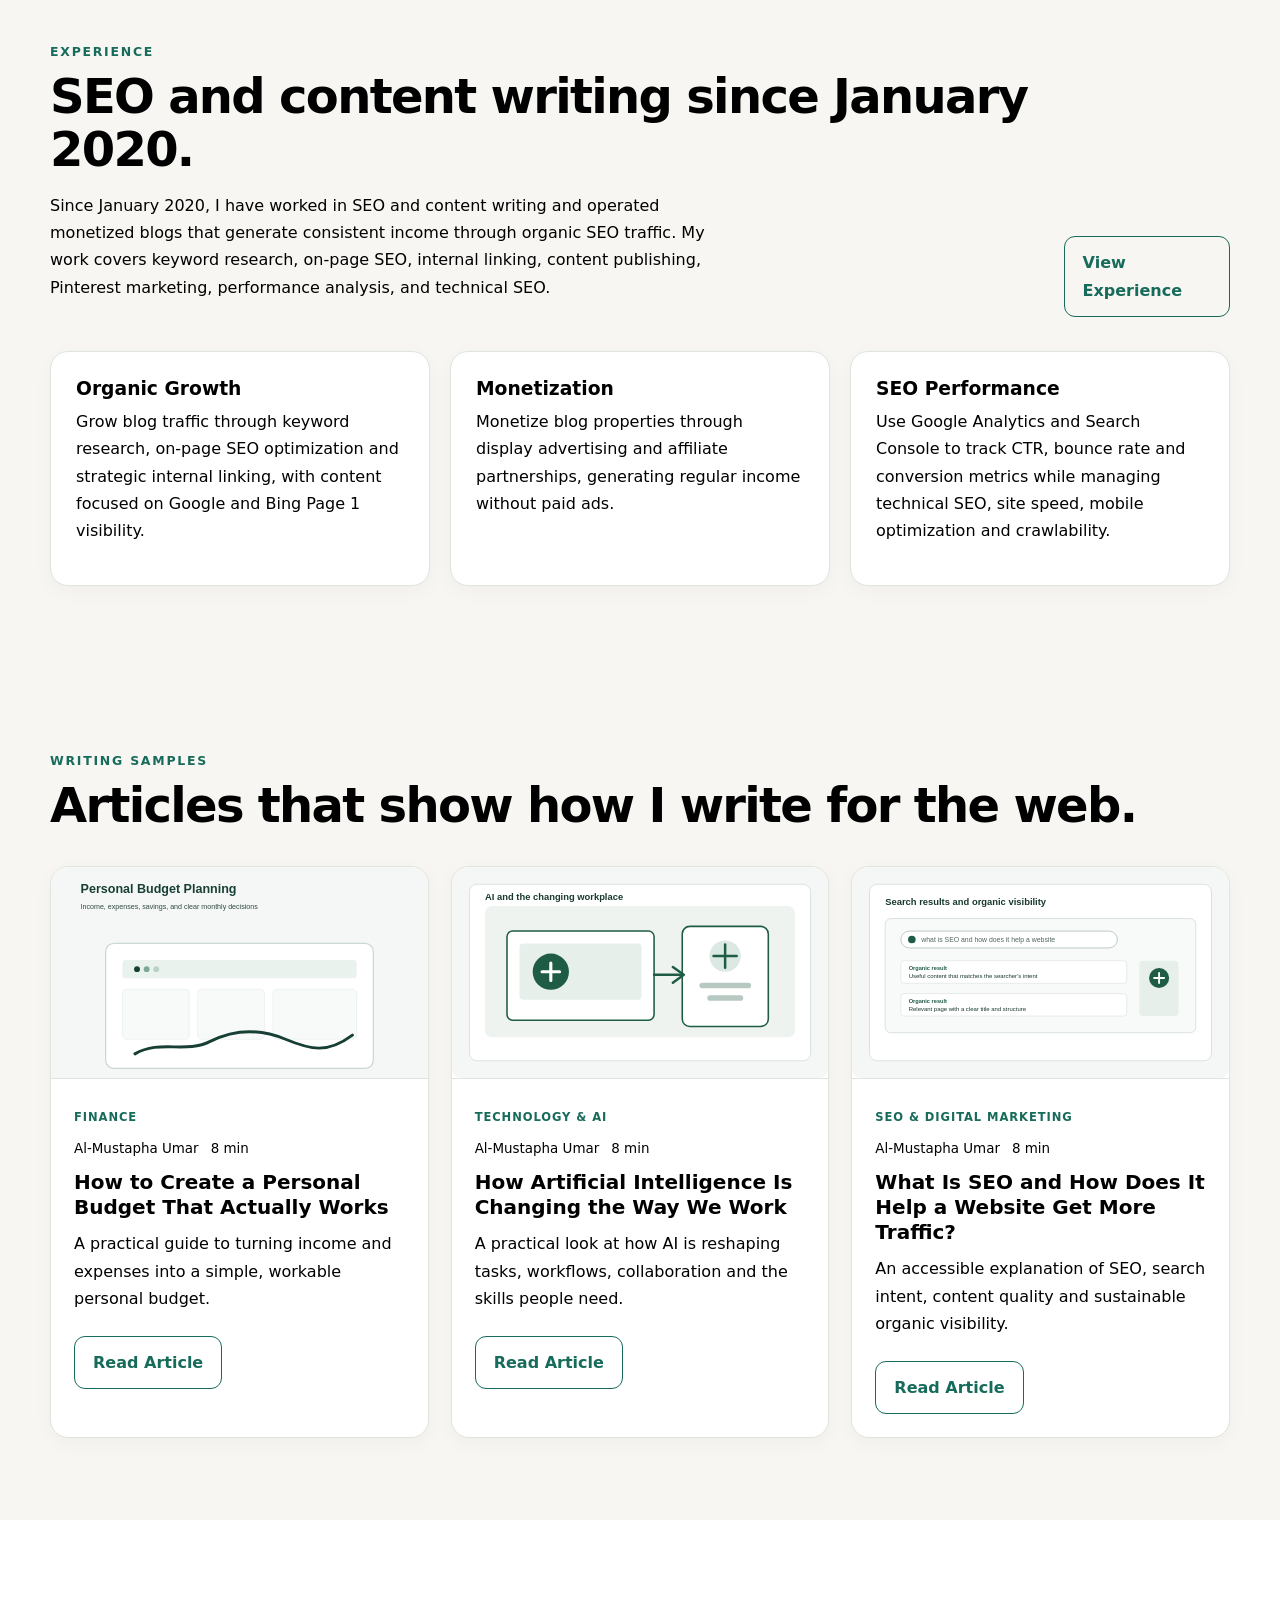
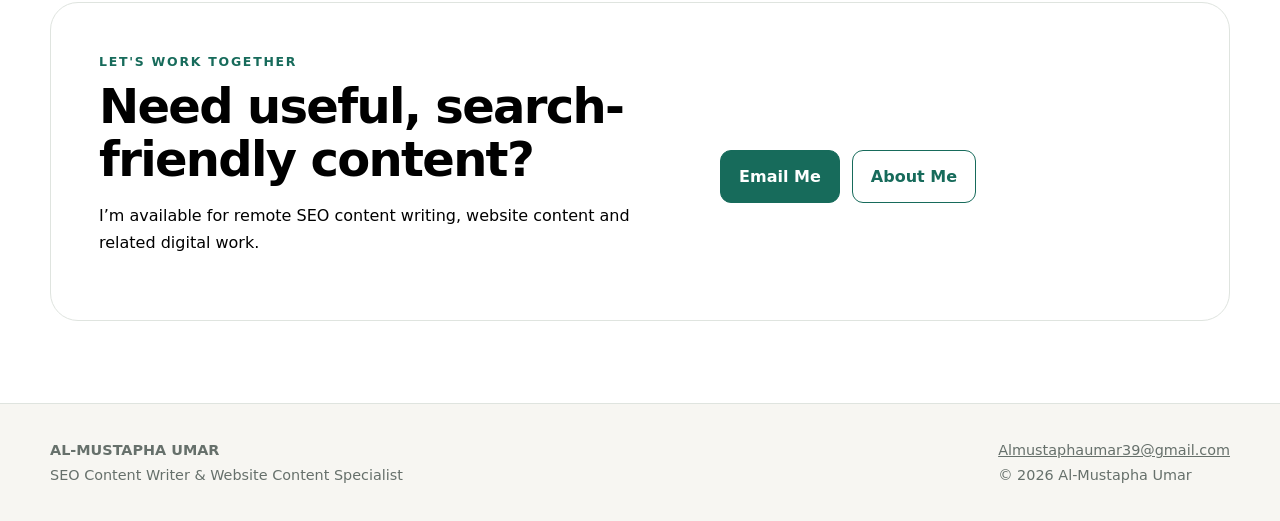
==== commit d64a1e13: "Update index.html" ====
--- a/index.html
+++ b/index.html
@@ -20,7 +20,7 @@
 <h1>AL-MUSTAPHA UMAR</h1><h2>SEO Content Writer &amp; Website Content Specialist</h2>
 <p class="lede">Detail-oriented content professional creating clear, useful, research-driven content designed for both readers and search engines. My supporting background in data analysis and web technology helps me approach digital content with structure and evidence.</p>
 <div class="actions"><a class="btn btn-primary" href="#writing-samples">View My Articles</a><a class="btn btn-secondary" href="contact.html">Contact Me</a></div></div>
-<div class="hero-photo">   <img src="assets/images/Professional Photoshoot (1).jpg" alt="Al-Mustapha Umar, SEO Content Writer and Website Content Specialist"> </div></div></section>
+<div class="hero-photo">   <img src="assets/images/Professional-Photoshoot.jpg" alt="Al-Mustapha Umar, SEO Content Writer and Website Content Specialist"> </div></div></section>
 <section class="section section-alt"><div class="container"><div class="section-head"><div><div class="kicker">What I do</div><h2>Content built around clarity and purpose.</h2></div></div>
 <div class="cards">
 <article class="card icon-card"><div class="icon">01</div><h3>SEO Content Writing</h3><p>Readable, structured articles that consider search intent, topic relevance and the needs of real readers.</p></article>
